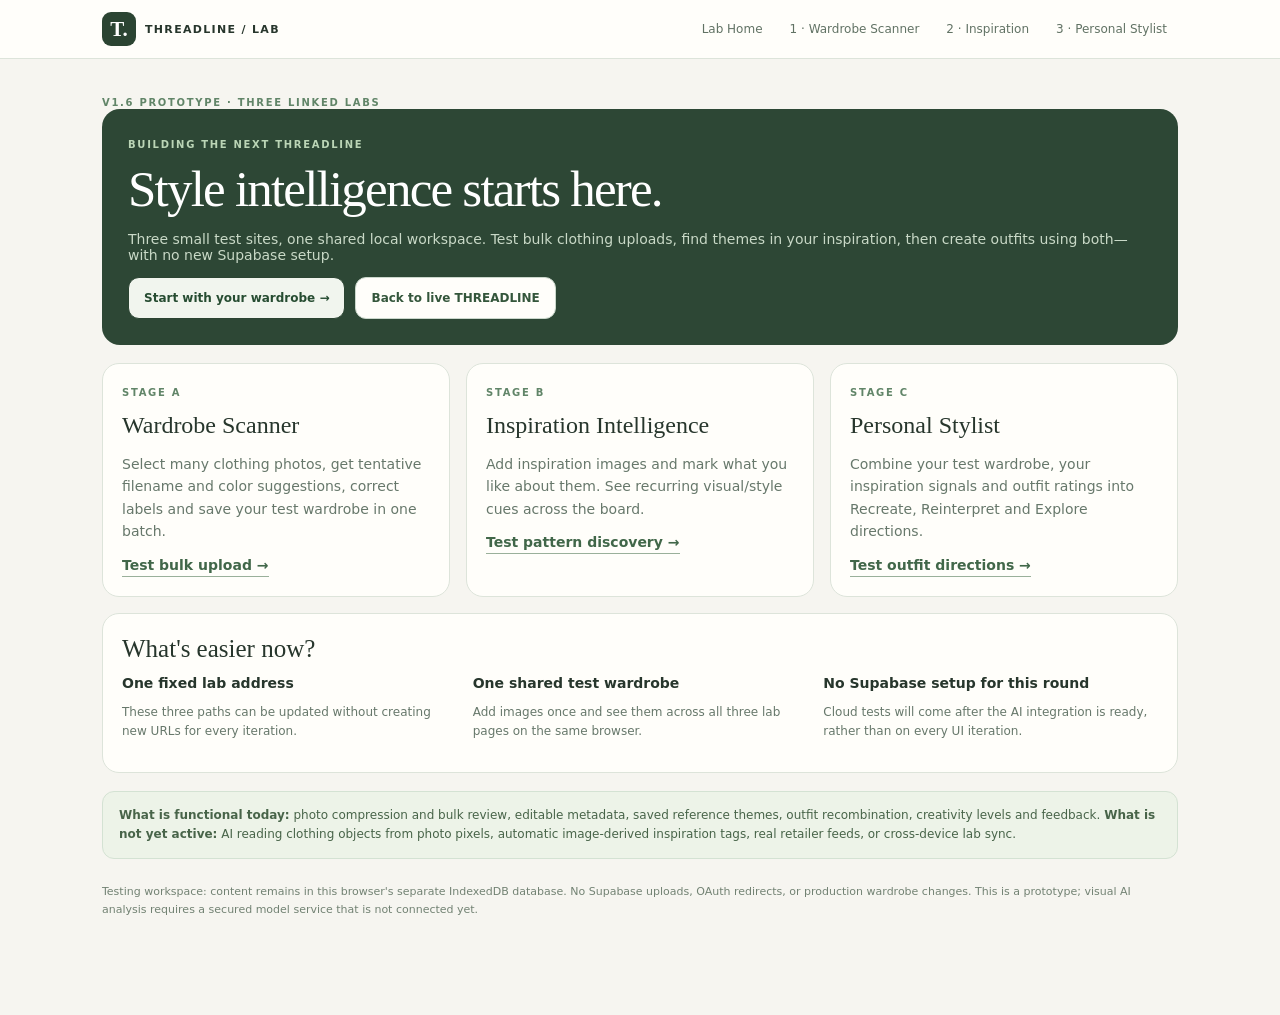
==== lab/v16/index.html @ 47d1f34c "Add THREADLINE V1.6 lab page: lab/v16/index.html" ====
<!doctype html>
<html lang="en"><head><meta charset="utf-8"><meta name="viewport" content="width=device-width,initial-scale=1,viewport-fit=cover"><meta name="robots" content="noindex,nofollow"><meta name="theme-color" content="#f6f5f0"><meta name="description" content="Isolated THREADLINE V1.6 style intelligence prototypes"><title>V1.6 Test Hub · THREADLINE Lab</title><link rel="stylesheet" href="assets/lab.css"></head>
<body><header class="app-header"><div class="navwrap"><a class="brand" href=""><span class="brand-mark">T.</span> THREADLINE / LAB</a><nav class="navigation" aria-label="Testing pages"><a data-lab-nav="home" href="">Lab Home</a><a data-lab-nav="wardrobe" href="wardrobe/">1 · Wardrobe Scanner</a><a data-lab-nav="inspiration" href="inspiration/">2 · Inspiration</a><a data-lab-nav="stylist" href="stylist/">3 · Personal Stylist</a></nav></div></header>
<main class="wrapper"><span class="eyebrow">V1.6 PROTOTYPE · THREE LINKED LABS</span><section class="theme-hero"><span class="eyebrow">BUILDING THE NEXT THREADLINE</span><h1 class="title" style="color:white">Style intelligence starts here.</h1><p>Three small test sites, one shared local workspace. Test bulk clothing uploads, find themes in your inspiration, then create outfits using both—with no new Supabase setup.</p><div class="row"><a class="button" style="background:#f1f5ee;color:#264c31" href="wardrobe/">Start with your wardrobe →</a><a class="button-outline" href="../../">Back to live THREADLINE</a></div></section><div class="grid">
<article class="card"><span class="eyebrow">STAGE A</span><h3>Wardrobe Scanner</h3><p>Select many clothing photos, get tentative filename and color suggestions, correct labels and save your test wardrobe in one batch.</p><a class="link" href="wardrobe/">Test bulk upload →</a></article>
<article class="card"><span class="eyebrow">STAGE B</span><h3>Inspiration Intelligence</h3><p>Add inspiration images and mark what you like about them. See recurring visual/style cues across the board.</p><a class="link" href="inspiration/">Test pattern discovery →</a></article>
<article class="card"><span class="eyebrow">STAGE C</span><h3>Personal Stylist</h3><p>Combine your test wardrobe, your inspiration signals and outfit ratings into Recreate, Reinterpret and Explore directions.</p><a class="link" href="stylist/">Test outfit directions →</a></article></div>
<div class="panel" style="margin-top:16px"><h2>What's easier now?</h2><div class="grid"><div><strong>One fixed lab address</strong><p class="small">These three paths can be updated without creating new URLs for every iteration.</p></div><div><strong>One shared test wardrobe</strong><p class="small">Add images once and see them across all three lab pages on the same browser.</p></div><div><strong>No Supabase setup for this round</strong><p class="small">Cloud tests will come after the AI integration is ready, rather than on every UI iteration.</p></div></div></div>
<div class="notice" style="margin-top:18px"><strong>What is functional today:</strong> photo compression and bulk review, editable metadata, saved reference themes, outfit recombination, creativity levels and feedback. <strong>What is not yet active:</strong> AI reading clothing objects from photo pixels, automatic image-derived inspiration tags, real retailer feeds, or cross-device lab sync.</div><div id="status" role="status" aria-live="polite"></div><p class="footnote">Testing workspace: content remains in this browser's separate IndexedDB database. No Supabase uploads, OAuth redirects, or production wardrobe changes. This is a prototype; visual AI analysis requires a secured model service that is not connected yet.</p></main></body></html>
---- lab/v16/assets/lab.css ----
:root{--bg:#f6f5f0;--paper:#fffefa;--ink:#27362c;--muted:#67786b;--border:#dde4da;--sage:#557b60;--pale:#e7eee4;--rust:#ad644d}*{box-sizing:border-box}html{scroll-behavior:smooth}body{font-family:Inter,ui-sans-serif,system-ui,-apple-system,sans-serif;background:var(--bg);color:var(--ink);margin:0;min-height:100vh;font-size:14px}button,input,select,textarea{font:inherit}button{cursor:pointer}button:disabled{cursor:wait;opacity:.58}a{color:inherit}.app-header{background:var(--paper);border-bottom:1px solid var(--border);position:sticky;top:0;z-index:20}.navwrap{max-width:1120px;margin:auto;padding:12px 22px;display:flex;align-items:center;gap:20px;justify-content:space-between;flex-wrap:wrap}.brand{text-decoration:none;display:flex;align-items:center;gap:9px;font-size:11px;letter-spacing:.12em;font-weight:900}.brand-mark{display:grid;place-items:center;background:#2b4432;border-radius:9px;width:34px;height:34px;color:#fff;font:bold 21px Georgia,serif;letter-spacing:0}.navigation{display:flex;flex-wrap:wrap;gap:5px}.navigation a{font-size:12px;text-decoration:none;padding:9px 11px;border-radius:9px;color:#617264}.navigation a[aria-current=page],.navigation a:hover{background:var(--pale);color:#284b32;font-weight:700}.wrapper{max-width:1120px;margin:0 auto;padding:34px 22px 72px}.eyebrow{font-size:10px;letter-spacing:.17em;color:#618568;text-transform:uppercase;font-weight:850}.title{font:normal clamp(30px,4.5vw,51px)/1.08 Georgia,serif;letter-spacing:-.035em;margin:11px 0 12px}.intro{color:var(--muted);line-height:1.7;max-width:720px;margin:0 0 24px}.grid{display:grid;grid-template-columns:repeat(3,minmax(0,1fr));gap:16px}.split{display:grid;grid-template-columns:1.2fr .8fr;gap:18px}.panel,.card{background:var(--paper);border:1px solid var(--border);border-radius:17px;padding:19px;min-width:0}.panel h2{font:normal 25px Georgia,serif;margin:2px 0 12px}.card h3{font:normal 24px Georgia,serif;margin:13px 0 8px}.card p,.panel p{line-height:1.6;color:var(--muted)}.card a.link{display:inline-flex;align-items:center;text-decoration:none;color:#416749;font-weight:800;border-bottom:1px solid #9ab09a;padding-bottom:3px}.small{font-size:12px;color:var(--muted);line-height:1.6}.notice{border:1px solid #d4e2d3;background:#edf3e8;padding:14px 16px;border-radius:12px;color:#486449;font-size:12px;line-height:1.6;margin-bottom:19px}.danger{border-color:#ecd9d2;background:#fff3ed;color:#99513b}.status{margin:15px 0;font-size:12px;padding:11px;border-radius:10px}.status:empty{display:none}.status.good{background:#eaf1e7;color:#416849}.status.bad{background:#ffede7;color:#a64f36}.button,.button-outline{display:inline-flex;justify-content:center;align-items:center;gap:7px;background:#2b4432;color:#fff;padding:11px 15px;border:1px solid #2b4432;border-radius:11px;font-size:12px;text-decoration:none;font-weight:800;min-height:42px}.button:hover{background:#405e46}.button-outline{color:#34563b;background:#fffefa;border-color:#cbd8cc}.button-outline:hover{background:#edf4ec}.button-quiet{color:#8f483c;background:none;border:0;font-size:12px;padding:8px}.row{display:flex;gap:10px;align-items:center;flex-wrap:wrap}.between{justify-content:space-between}.field{display:flex;flex-direction:column;gap:6px;min-width:0}.field label{font-weight:750;font-size:11px}.field input,.field select,.field textarea{width:100%;min-width:0;border:1px solid #d6ded3;background:#fffefa;color:#2d3b30;border-radius:10px;padding:11px 12px;font-size:13px;outline:0}.field :focus{border-color:#829d87;box-shadow:0 0 0 3px #e0eadd}.field textarea{min-height:73px;resize:vertical}.field-grid{display:grid;grid-template-columns:repeat(2,minmax(0,1fr));gap:12px}.filezone{border:2px dashed #baccba;border-radius:14px;background:#f1f5ef;text-align:center;padding:26px 15px}.filezone input{max-width:100%;margin:12px auto}.filezone strong{display:block;font:normal 22px Georgia,serif}.filezone p{font-size:12px;margin-bottom:0}.stack{display:flex;flex-direction:column;gap:13px}.review-grid{display:grid;grid-template-columns:repeat(auto-fill,minmax(305px,1fr));gap:13px}.review-item{border:1px solid var(--border);background:var(--paper);border-radius:14px;padding:13px}.review-top{display:flex;gap:12px;align-items:start;margin-bottom:12px}.thumb{width:108px;height:126px;border-radius:9px;object-fit:contain;background:#e9ece6;flex-shrink:0}.thumb-mini{width:65px;height:80px;border-radius:8px;object-fit:contain;background:#e9ece6}.pill{padding:6px 10px;font-size:11px;border-radius:50px;background:#edf0ea;color:#536955;display:inline-flex;gap:4px;align-items:center;border:1px solid transparent}.pill.active{background:#d6e7d5;color:#345b3f;border-color:#93b294}.tagset{display:flex;flex-wrap:wrap;gap:5px}.tagset button{padding:7px 9px;border:1px solid #dbe5db;border-radius:20px;color:#526955;background:#fffefa;font-size:11px}.tagset button.active{background:#dcead9;border-color:#8eae94;color:#294c31;font-weight:750}.muted-rule{border:0;border-top:1px solid var(--border);margin:18px 0}.progress{font-size:12px;color:#536e56}.bar{height:8px;background:#e3e9df;border-radius:20px;overflow:hidden}.bar>div{height:100%;background:#7a9a80}.preview-photos{display:grid;grid-template-columns:repeat(3,1fr);gap:5px;margin-bottom:12px}.preview-photos>div{background:#e9eee5;border-radius:9px;min-height:120px;display:grid;place-items:center;overflow:hidden}.preview-photos img{width:100%;height:170px;object-fit:contain}.summary{padding:11px;background:#eef3e9;border-radius:10px;font-size:12px;color:#48664b}.select-wide{min-width:180px}.archive{max-height:580px;overflow:auto}.outfit{border:1px solid #dce6dc;border-radius:14px;padding:15px;background:#fffefa}.outfit h3{font:normal 23px Georgia,serif;margin:5px 0}.outfit p{font-size:12px;color:#677b6b;line-height:1.7}.outfit img{max-height:160px}.outfit .outfit-pieces{display:grid;grid-template-columns:repeat(4,minmax(0,1fr));gap:8px}.outfit .piece{text-align:center;min-width:0}.outfit .piece img{width:100%;height:120px;object-fit:contain;border-radius:9px;background:#f1f2ee}.outfit .piece .placeholder{height:120px;background:#e5ede4;display:grid;place-items:center;border-radius:9px;font-size:11px;color:#526f58}.outfit .piece span{display:block;font-size:10px;color:#647265;margin-top:6px;overflow-wrap:anywhere}.footnote{font-size:11px;color:#728273;margin:24px 0;line-height:1.6}.signal{display:flex;justify-content:space-between;align-items:center;gap:8px;margin-bottom:11px}.signal span{font-size:12px}.radio-pills{display:flex;gap:7px;flex-wrap:wrap}.radio-pills button{background:#fffefa;border:1px solid #d7e1d6;border-radius:9px;padding:11px 13px;font-size:12px}.radio-pills button.active{background:#355640;color:white;border-color:#355640}.empty{text-align:center;padding:30px;color:#728274;border:1px dashed #ccd8ca;border-radius:13px}.theme-hero{background:#2d4735;border-radius:18px;padding:26px;color:#f5f7ef;margin-bottom:18px}.theme-hero p{color:#c9d9c7}.theme-hero .eyebrow{color:#bbd5b6}.page-links{display:flex;gap:10px;flex-wrap:wrap}@media(max-width:850px){.grid,.split{grid-template-columns:1fr 1fr}.grid .card:last-child{grid-column:1/-1}.outfit .piece img,.outfit .piece .placeholder{height:90px}}@media(max-width:640px){.wrapper{padding:21px 14px 52px}.navwrap{padding:11px 14px;gap:11px}.navigation{width:100%;overflow-x:auto;flex-wrap:nowrap}.navigation a{white-space:nowrap;padding:8px 9px}.grid,.split,.field-grid{grid-template-columns:1fr}.grid .card:last-child{grid-column:auto}.review-grid{grid-template-columns:1fr}.review-top{align-items:center}.thumb{width:95px;height:111px}.preview-photos img{height:120px}.outfit .piece img,.outfit .piece .placeholder{height:85px}.outfit .piece span{font-size:9px}}
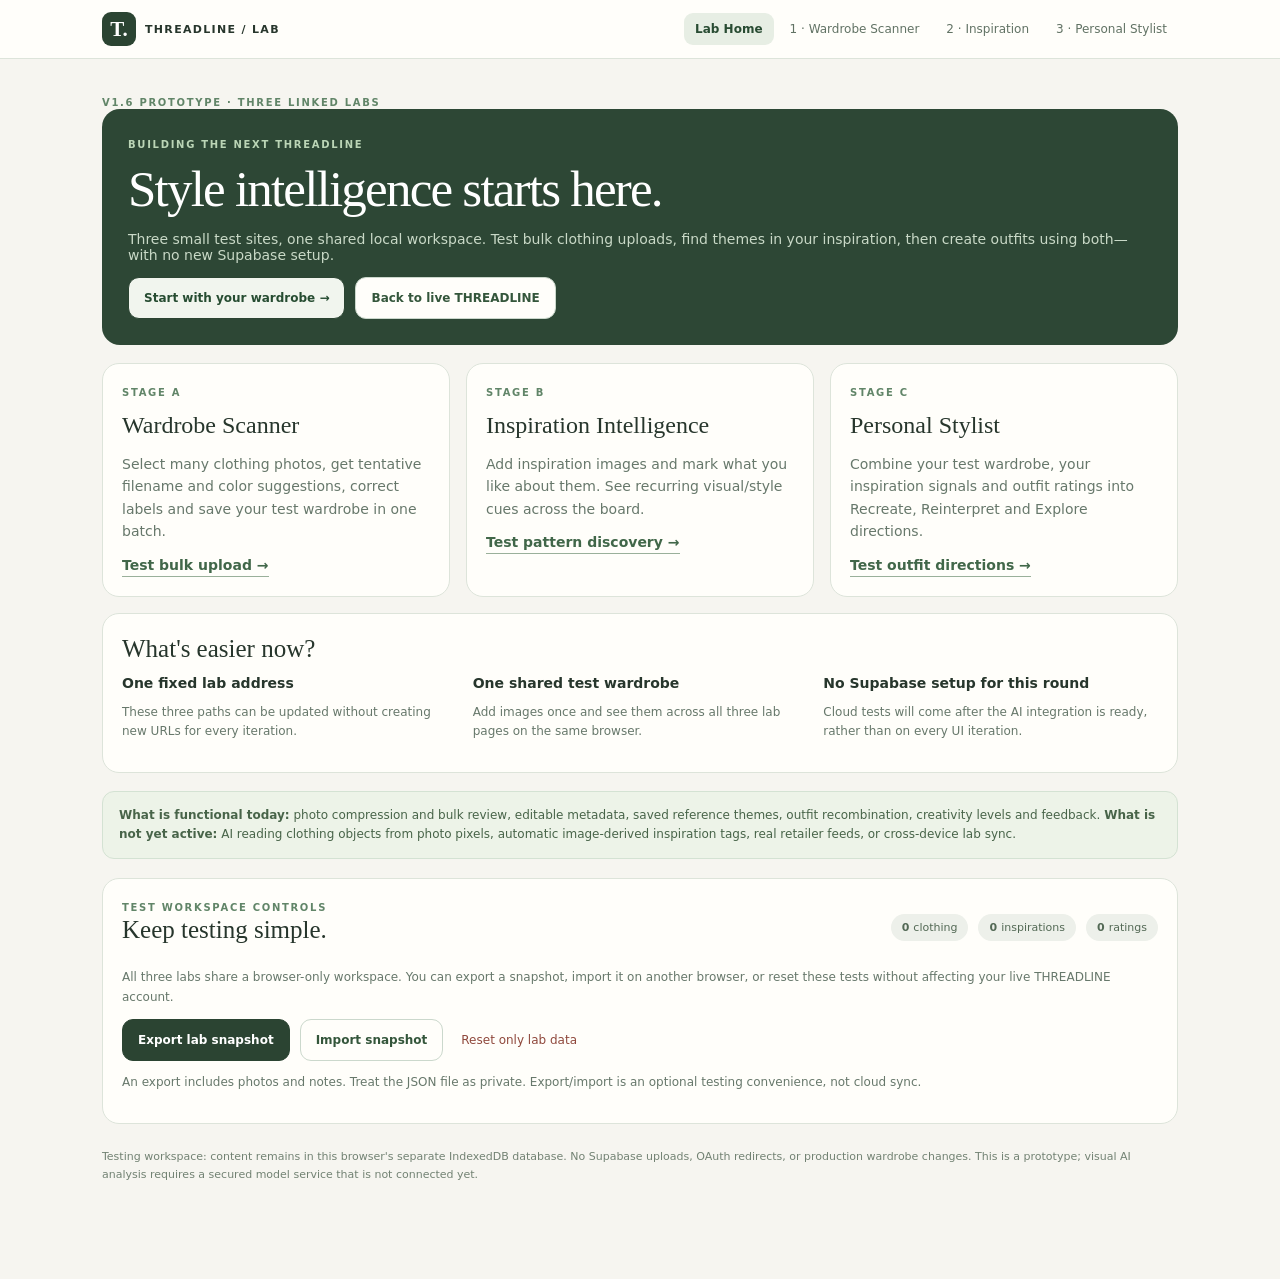
==== commit a7fa201b: "Add reusable lab controls for test snapshots and workspace reset" ====
--- a/lab/v16/index.html
+++ b/lab/v16/index.html
@@ -6,4 +6,4 @@
 <article class="card"><span class="eyebrow">STAGE B</span><h3>Inspiration Intelligence</h3><p>Add inspiration images and mark what you like about them. See recurring visual/style cues across the board.</p><a class="link" href="inspiration/">Test pattern discovery →</a></article>
 <article class="card"><span class="eyebrow">STAGE C</span><h3>Personal Stylist</h3><p>Combine your test wardrobe, your inspiration signals and outfit ratings into Recreate, Reinterpret and Explore directions.</p><a class="link" href="stylist/">Test outfit directions →</a></article></div>
 <div class="panel" style="margin-top:16px"><h2>What's easier now?</h2><div class="grid"><div><strong>One fixed lab address</strong><p class="small">These three paths can be updated without creating new URLs for every iteration.</p></div><div><strong>One shared test wardrobe</strong><p class="small">Add images once and see them across all three lab pages on the same browser.</p></div><div><strong>No Supabase setup for this round</strong><p class="small">Cloud tests will come after the AI integration is ready, rather than on every UI iteration.</p></div></div></div>
-<div class="notice" style="margin-top:18px"><strong>What is functional today:</strong> photo compression and bulk review, editable metadata, saved reference themes, outfit recombination, creativity levels and feedback. <strong>What is not yet active:</strong> AI reading clothing objects from photo pixels, automatic image-derived inspiration tags, real retailer feeds, or cross-device lab sync.</div><div id="status" role="status" aria-live="polite"></div><p class="footnote">Testing workspace: content remains in this browser's separate IndexedDB database. No Supabase uploads, OAuth redirects, or production wardrobe changes. This is a prototype; visual AI analysis requires a secured model service that is not connected yet.</p></main></body></html>+<div class="notice" style="margin-top:18px"><strong>What is functional today:</strong> photo compression and bulk review, editable metadata, saved reference themes, outfit recombination, creativity levels and feedback. <strong>What is not yet active:</strong> AI reading clothing objects from photo pixels, automatic image-derived inspiration tags, real retailer feeds, or cross-device lab sync.</div><section class="panel" style="margin-top:18px"><div class="row between"><div><span class="eyebrow">TEST WORKSPACE CONTROLS</span><h2>Keep testing simple.</h2></div><div class="row"><span class="pill"><strong id="count-items">0</strong> clothing</span><span class="pill"><strong id="count-insp">0</strong> inspirations</span><span class="pill"><strong id="count-rated">0</strong> ratings</span></div></div><p class="small">All three labs share a browser-only workspace. You can export a snapshot, import it on another browser, or reset these tests without affecting your live THREADLINE account.</p><div class="row"><button class="button" id="export-lab">Export lab snapshot</button><label class="button-outline" for="import-lab" style="cursor:pointer">Import snapshot<input type="file" id="import-lab" accept="application/json" style="display:none"></label><button class="button-quiet" id="clear-lab">Reset only lab data</button></div><p class="small">An export includes photos and notes. Treat the JSON file as private. Export/import is an optional testing convenience, not cloud sync.</p></section><div id="status" role="status" aria-live="polite"></div><p class="footnote">Testing workspace: content remains in this browser's separate IndexedDB database. No Supabase uploads, OAuth redirects, or production wardrobe changes. This is a prototype; visual AI analysis requires a secured model service that is not connected yet.</p></main><script type="module" src="assets/hub.js"></script></body></html>
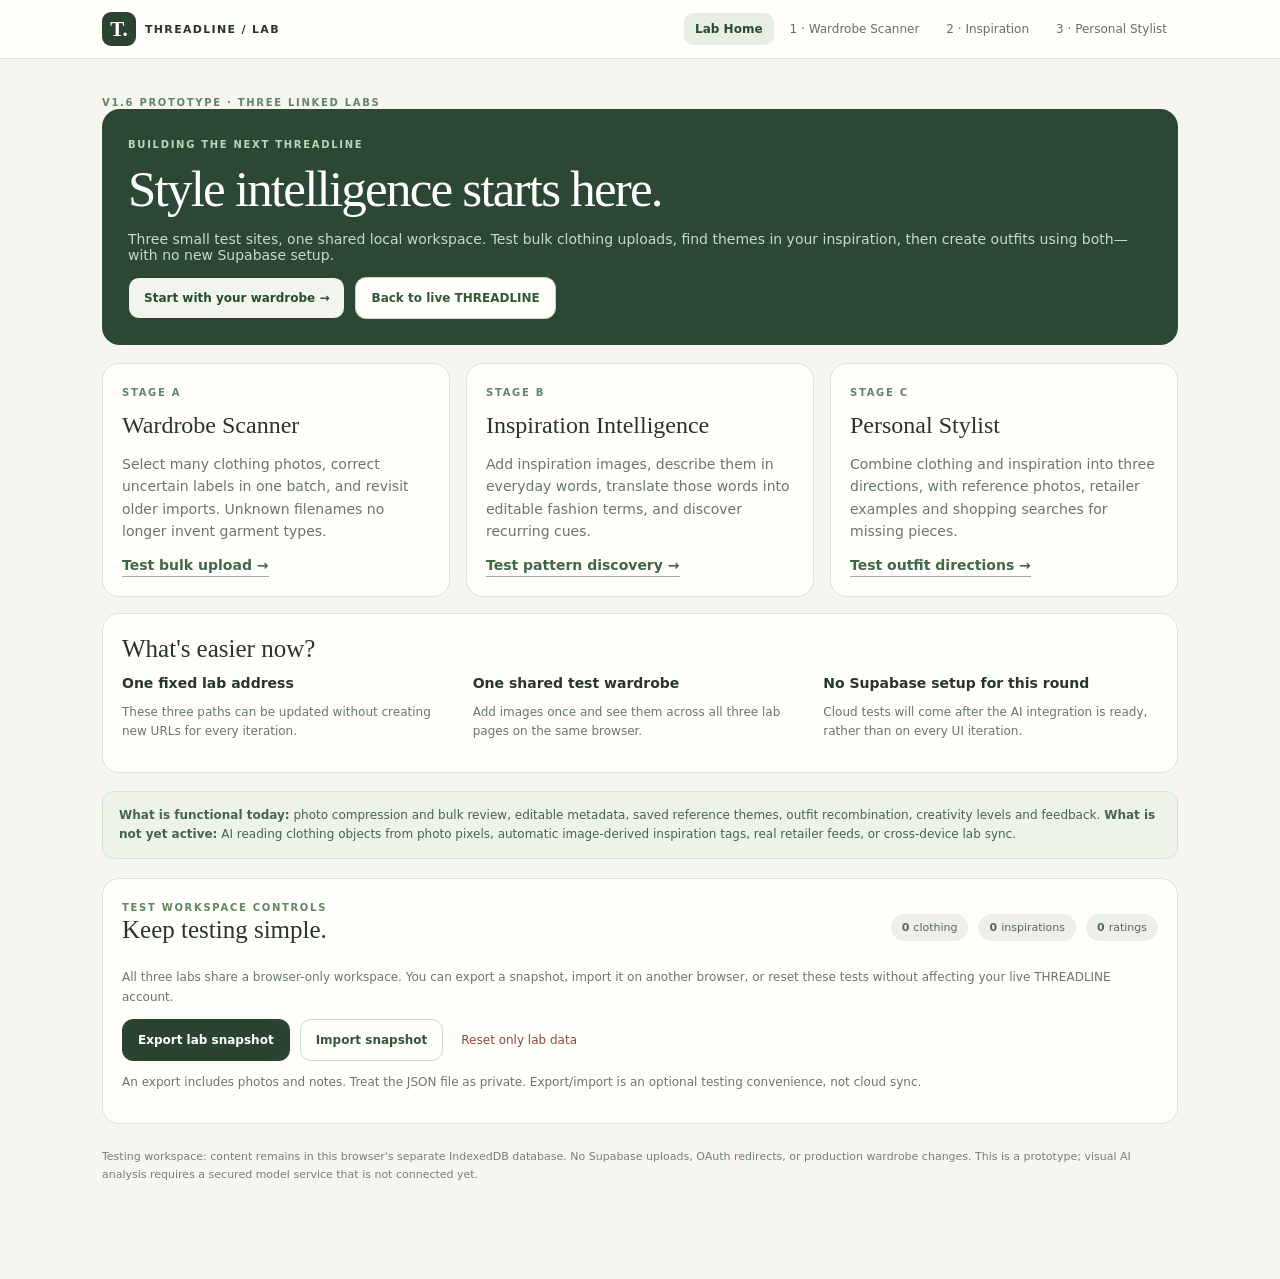
==== commit 424b0ec0: "Refresh V1.6 lab hub cards for better image review and styling references" ====
--- a/lab/v16/index.html
+++ b/lab/v16/index.html
@@ -2,8 +2,8 @@
 <html lang="en"><head><meta charset="utf-8"><meta name="viewport" content="width=device-width,initial-scale=1,viewport-fit=cover"><meta name="robots" content="noindex,nofollow"><meta name="theme-color" content="#f6f5f0"><meta name="description" content="Isolated THREADLINE V1.6 style intelligence prototypes"><title>V1.6 Test Hub · THREADLINE Lab</title><link rel="stylesheet" href="assets/lab.css"></head>
 <body><header class="app-header"><div class="navwrap"><a class="brand" href=""><span class="brand-mark">T.</span> THREADLINE / LAB</a><nav class="navigation" aria-label="Testing pages"><a data-lab-nav="home" href="">Lab Home</a><a data-lab-nav="wardrobe" href="wardrobe/">1 · Wardrobe Scanner</a><a data-lab-nav="inspiration" href="inspiration/">2 · Inspiration</a><a data-lab-nav="stylist" href="stylist/">3 · Personal Stylist</a></nav></div></header>
 <main class="wrapper"><span class="eyebrow">V1.6 PROTOTYPE · THREE LINKED LABS</span><section class="theme-hero"><span class="eyebrow">BUILDING THE NEXT THREADLINE</span><h1 class="title" style="color:white">Style intelligence starts here.</h1><p>Three small test sites, one shared local workspace. Test bulk clothing uploads, find themes in your inspiration, then create outfits using both—with no new Supabase setup.</p><div class="row"><a class="button" style="background:#f1f5ee;color:#264c31" href="wardrobe/">Start with your wardrobe →</a><a class="button-outline" href="../../">Back to live THREADLINE</a></div></section><div class="grid">
-<article class="card"><span class="eyebrow">STAGE A</span><h3>Wardrobe Scanner</h3><p>Select many clothing photos, get tentative filename and color suggestions, correct labels and save your test wardrobe in one batch.</p><a class="link" href="wardrobe/">Test bulk upload →</a></article>
-<article class="card"><span class="eyebrow">STAGE B</span><h3>Inspiration Intelligence</h3><p>Add inspiration images and mark what you like about them. See recurring visual/style cues across the board.</p><a class="link" href="inspiration/">Test pattern discovery →</a></article>
-<article class="card"><span class="eyebrow">STAGE C</span><h3>Personal Stylist</h3><p>Combine your test wardrobe, your inspiration signals and outfit ratings into Recreate, Reinterpret and Explore directions.</p><a class="link" href="stylist/">Test outfit directions →</a></article></div>
+<article class="card"><span class="eyebrow">STAGE A</span><h3>Wardrobe Scanner</h3><p>Select many clothing photos, correct uncertain labels in one batch, and revisit older imports. Unknown filenames no longer invent garment types.</p><a class="link" href="wardrobe/">Test bulk upload →</a></article>
+<article class="card"><span class="eyebrow">STAGE B</span><h3>Inspiration Intelligence</h3><p>Add inspiration images, describe them in everyday words, translate those words into editable fashion terms, and discover recurring cues.</p><a class="link" href="inspiration/">Test pattern discovery →</a></article>
+<article class="card"><span class="eyebrow">STAGE C</span><h3>Personal Stylist</h3><p>Combine clothing and inspiration into three directions, with reference photos, retailer examples and shopping searches for missing pieces.</p><a class="link" href="stylist/">Test outfit directions →</a></article></div>
 <div class="panel" style="margin-top:16px"><h2>What's easier now?</h2><div class="grid"><div><strong>One fixed lab address</strong><p class="small">These three paths can be updated without creating new URLs for every iteration.</p></div><div><strong>One shared test wardrobe</strong><p class="small">Add images once and see them across all three lab pages on the same browser.</p></div><div><strong>No Supabase setup for this round</strong><p class="small">Cloud tests will come after the AI integration is ready, rather than on every UI iteration.</p></div></div></div>
 <div class="notice" style="margin-top:18px"><strong>What is functional today:</strong> photo compression and bulk review, editable metadata, saved reference themes, outfit recombination, creativity levels and feedback. <strong>What is not yet active:</strong> AI reading clothing objects from photo pixels, automatic image-derived inspiration tags, real retailer feeds, or cross-device lab sync.</div><section class="panel" style="margin-top:18px"><div class="row between"><div><span class="eyebrow">TEST WORKSPACE CONTROLS</span><h2>Keep testing simple.</h2></div><div class="row"><span class="pill"><strong id="count-items">0</strong> clothing</span><span class="pill"><strong id="count-insp">0</strong> inspirations</span><span class="pill"><strong id="count-rated">0</strong> ratings</span></div></div><p class="small">All three labs share a browser-only workspace. You can export a snapshot, import it on another browser, or reset these tests without affecting your live THREADLINE account.</p><div class="row"><button class="button" id="export-lab">Export lab snapshot</button><label class="button-outline" for="import-lab" style="cursor:pointer">Import snapshot<input type="file" id="import-lab" accept="application/json" style="display:none"></label><button class="button-quiet" id="clear-lab">Reset only lab data</button></div><p class="small">An export includes photos and notes. Treat the JSON file as private. Export/import is an optional testing convenience, not cloud sync.</p></section><div id="status" role="status" aria-live="polite"></div><p class="footnote">Testing workspace: content remains in this browser's separate IndexedDB database. No Supabase uploads, OAuth redirects, or production wardrobe changes. This is a prototype; visual AI analysis requires a secured model service that is not connected yet.</p></main><script type="module" src="assets/hub.js"></script></body></html>
--- a/lab/v16/assets/lab.css
+++ b/lab/v16/assets/lab.css
@@ -1 +1,18 @@
 :root{--bg:#f6f5f0;--paper:#fffefa;--ink:#27362c;--muted:#67786b;--border:#dde4da;--sage:#557b60;--pale:#e7eee4;--rust:#ad644d}*{box-sizing:border-box}html{scroll-behavior:smooth}body{font-family:Inter,ui-sans-serif,system-ui,-apple-system,sans-serif;background:var(--bg);color:var(--ink);margin:0;min-height:100vh;font-size:14px}button,input,select,textarea{font:inherit}button{cursor:pointer}button:disabled{cursor:wait;opacity:.58}a{color:inherit}.app-header{background:var(--paper);border-bottom:1px solid var(--border);position:sticky;top:0;z-index:20}.navwrap{max-width:1120px;margin:auto;padding:12px 22px;display:flex;align-items:center;gap:20px;justify-content:space-between;flex-wrap:wrap}.brand{text-decoration:none;display:flex;align-items:center;gap:9px;font-size:11px;letter-spacing:.12em;font-weight:900}.brand-mark{display:grid;place-items:center;background:#2b4432;border-radius:9px;width:34px;height:34px;color:#fff;font:bold 21px Georgia,serif;letter-spacing:0}.navigation{display:flex;flex-wrap:wrap;gap:5px}.navigation a{font-size:12px;text-decoration:none;padding:9px 11px;border-radius:9px;color:#617264}.navigation a[aria-current=page],.navigation a:hover{background:var(--pale);color:#284b32;font-weight:700}.wrapper{max-width:1120px;margin:0 auto;padding:34px 22px 72px}.eyebrow{font-size:10px;letter-spacing:.17em;color:#618568;text-transform:uppercase;font-weight:850}.title{font:normal clamp(30px,4.5vw,51px)/1.08 Georgia,serif;letter-spacing:-.035em;margin:11px 0 12px}.intro{color:var(--muted);line-height:1.7;max-width:720px;margin:0 0 24px}.grid{display:grid;grid-template-columns:repeat(3,minmax(0,1fr));gap:16px}.split{display:grid;grid-template-columns:1.2fr .8fr;gap:18px}.panel,.card{background:var(--paper);border:1px solid var(--border);border-radius:17px;padding:19px;min-width:0}.panel h2{font:normal 25px Georgia,serif;margin:2px 0 12px}.card h3{font:normal 24px Georgia,serif;margin:13px 0 8px}.card p,.panel p{line-height:1.6;color:var(--muted)}.card a.link{display:inline-flex;align-items:center;text-decoration:none;color:#416749;font-weight:800;border-bottom:1px solid #9ab09a;padding-bottom:3px}.small{font-size:12px;color:var(--muted);line-height:1.6}.notice{border:1px solid #d4e2d3;background:#edf3e8;padding:14px 16px;border-radius:12px;color:#486449;font-size:12px;line-height:1.6;margin-bottom:19px}.danger{border-color:#ecd9d2;background:#fff3ed;color:#99513b}.status{margin:15px 0;font-size:12px;padding:11px;border-radius:10px}.status:empty{display:none}.status.good{background:#eaf1e7;color:#416849}.status.bad{background:#ffede7;color:#a64f36}.button,.button-outline{display:inline-flex;justify-content:center;align-items:center;gap:7px;background:#2b4432;color:#fff;padding:11px 15px;border:1px solid #2b4432;border-radius:11px;font-size:12px;text-decoration:none;font-weight:800;min-height:42px}.button:hover{background:#405e46}.button-outline{color:#34563b;background:#fffefa;border-color:#cbd8cc}.button-outline:hover{background:#edf4ec}.button-quiet{color:#8f483c;background:none;border:0;font-size:12px;padding:8px}.row{display:flex;gap:10px;align-items:center;flex-wrap:wrap}.between{justify-content:space-between}.field{display:flex;flex-direction:column;gap:6px;min-width:0}.field label{font-weight:750;font-size:11px}.field input,.field select,.field textarea{width:100%;min-width:0;border:1px solid #d6ded3;background:#fffefa;color:#2d3b30;border-radius:10px;padding:11px 12px;font-size:13px;outline:0}.field :focus{border-color:#829d87;box-shadow:0 0 0 3px #e0eadd}.field textarea{min-height:73px;resize:vertical}.field-grid{display:grid;grid-template-columns:repeat(2,minmax(0,1fr));gap:12px}.filezone{border:2px dashed #baccba;border-radius:14px;background:#f1f5ef;text-align:center;padding:26px 15px}.filezone input{max-width:100%;margin:12px auto}.filezone strong{display:block;font:normal 22px Georgia,serif}.filezone p{font-size:12px;margin-bottom:0}.stack{display:flex;flex-direction:column;gap:13px}.review-grid{display:grid;grid-template-columns:repeat(auto-fill,minmax(305px,1fr));gap:13px}.review-item{border:1px solid var(--border);background:var(--paper);border-radius:14px;padding:13px}.review-top{display:flex;gap:12px;align-items:start;margin-bottom:12px}.thumb{width:108px;height:126px;border-radius:9px;object-fit:contain;background:#e9ece6;flex-shrink:0}.thumb-mini{width:65px;height:80px;border-radius:8px;object-fit:contain;background:#e9ece6}.pill{padding:6px 10px;font-size:11px;border-radius:50px;background:#edf0ea;color:#536955;display:inline-flex;gap:4px;align-items:center;border:1px solid transparent}.pill.active{background:#d6e7d5;color:#345b3f;border-color:#93b294}.tagset{display:flex;flex-wrap:wrap;gap:5px}.tagset button{padding:7px 9px;border:1px solid #dbe5db;border-radius:20px;color:#526955;background:#fffefa;font-size:11px}.tagset button.active{background:#dcead9;border-color:#8eae94;color:#294c31;font-weight:750}.muted-rule{border:0;border-top:1px solid var(--border);margin:18px 0}.progress{font-size:12px;color:#536e56}.bar{height:8px;background:#e3e9df;border-radius:20px;overflow:hidden}.bar>div{height:100%;background:#7a9a80}.preview-photos{display:grid;grid-template-columns:repeat(3,1fr);gap:5px;margin-bottom:12px}.preview-photos>div{background:#e9eee5;border-radius:9px;min-height:120px;display:grid;place-items:center;overflow:hidden}.preview-photos img{width:100%;height:170px;object-fit:contain}.summary{padding:11px;background:#eef3e9;border-radius:10px;font-size:12px;color:#48664b}.select-wide{min-width:180px}.archive{max-height:580px;overflow:auto}.outfit{border:1px solid #dce6dc;border-radius:14px;padding:15px;background:#fffefa}.outfit h3{font:normal 23px Georgia,serif;margin:5px 0}.outfit p{font-size:12px;color:#677b6b;line-height:1.7}.outfit img{max-height:160px}.outfit .outfit-pieces{display:grid;grid-template-columns:repeat(4,minmax(0,1fr));gap:8px}.outfit .piece{text-align:center;min-width:0}.outfit .piece img{width:100%;height:120px;object-fit:contain;border-radius:9px;background:#f1f2ee}.outfit .piece .placeholder{height:120px;background:#e5ede4;display:grid;place-items:center;border-radius:9px;font-size:11px;color:#526f58}.outfit .piece span{display:block;font-size:10px;color:#647265;margin-top:6px;overflow-wrap:anywhere}.footnote{font-size:11px;color:#728273;margin:24px 0;line-height:1.6}.signal{display:flex;justify-content:space-between;align-items:center;gap:8px;margin-bottom:11px}.signal span{font-size:12px}.radio-pills{display:flex;gap:7px;flex-wrap:wrap}.radio-pills button{background:#fffefa;border:1px solid #d7e1d6;border-radius:9px;padding:11px 13px;font-size:12px}.radio-pills button.active{background:#355640;color:white;border-color:#355640}.empty{text-align:center;padding:30px;color:#728274;border:1px dashed #ccd8ca;border-radius:13px}.theme-hero{background:#2d4735;border-radius:18px;padding:26px;color:#f5f7ef;margin-bottom:18px}.theme-hero p{color:#c9d9c7}.theme-hero .eyebrow{color:#bbd5b6}.page-links{display:flex;gap:10px;flex-wrap:wrap}@media(max-width:850px){.grid,.split{grid-template-columns:1fr 1fr}.grid .card:last-child{grid-column:1/-1}.outfit .piece img,.outfit .piece .placeholder{height:90px}}@media(max-width:640px){.wrapper{padding:21px 14px 52px}.navwrap{padding:11px 14px;gap:11px}.navigation{width:100%;overflow-x:auto;flex-wrap:nowrap}.navigation a{white-space:nowrap;padding:8px 9px}.grid,.split,.field-grid{grid-template-columns:1fr}.grid .card:last-child{grid-column:auto}.review-grid{grid-template-columns:1fr}.review-top{align-items:center}.thumb{width:95px;height:111px}.preview-photos img{height:120px}.outfit .piece img,.outfit .piece .placeholder{height:85px}.outfit .piece span{font-size:9px}}
+
+/* V1.6 Lab: reference images are illustrative catalog examples, not outfit renderings. */
+.inspo-reference{border:1px solid #d8e5d6;background:#f4f8f1;border-radius:12px;padding:11px;margin:12px 0;font-size:11px;color:#455b48}
+.inspo-reference-images{display:flex;gap:7px;margin:9px 0}
+.inspo-reference-images img{width:74px;height:94px;object-fit:cover;border-radius:8px;background:#e3ebe0}
+.retailer-note{font-size:9px!important;color:#758576!important;line-height:1.3}
+.retailer-section{border-top:1px solid var(--border);margin:12px 0;padding-top:13px;font-size:12px}
+.retailer-section>strong{display:block;margin-bottom:5px;color:#324b38}
+.retailer-grid{display:grid;grid-template-columns:repeat(2,minmax(0,1fr));gap:9px;margin:12px 0}
+.retailer-example{border:1px solid #dde5dc;border-radius:10px;padding:8px;display:flex;align-items:center;gap:8px;text-decoration:none;background:#fff;min-width:0}
+.retailer-example:hover{border-color:#93ae93;background:#f6faf4}
+.retailer-example img{width:47px;height:65px;object-fit:contain;border-radius:6px;background:#f4f4f1;flex:none}
+.retailer-example span{font-size:10px;line-height:1.4;overflow-wrap:anywhere}
+.retailer-example small{display:block;font-size:9px;margin-top:4px;color:#728072}
+.shopping-search{font-size:11px;line-height:1.8}
+.shopping-search a{color:#426a48;text-underline-offset:2px}
+@media(max-width:600px){.retailer-grid{grid-template-columns:1fr}.retailer-example img{height:50px}.inspo-reference-images img{width:60px;height:78px}}
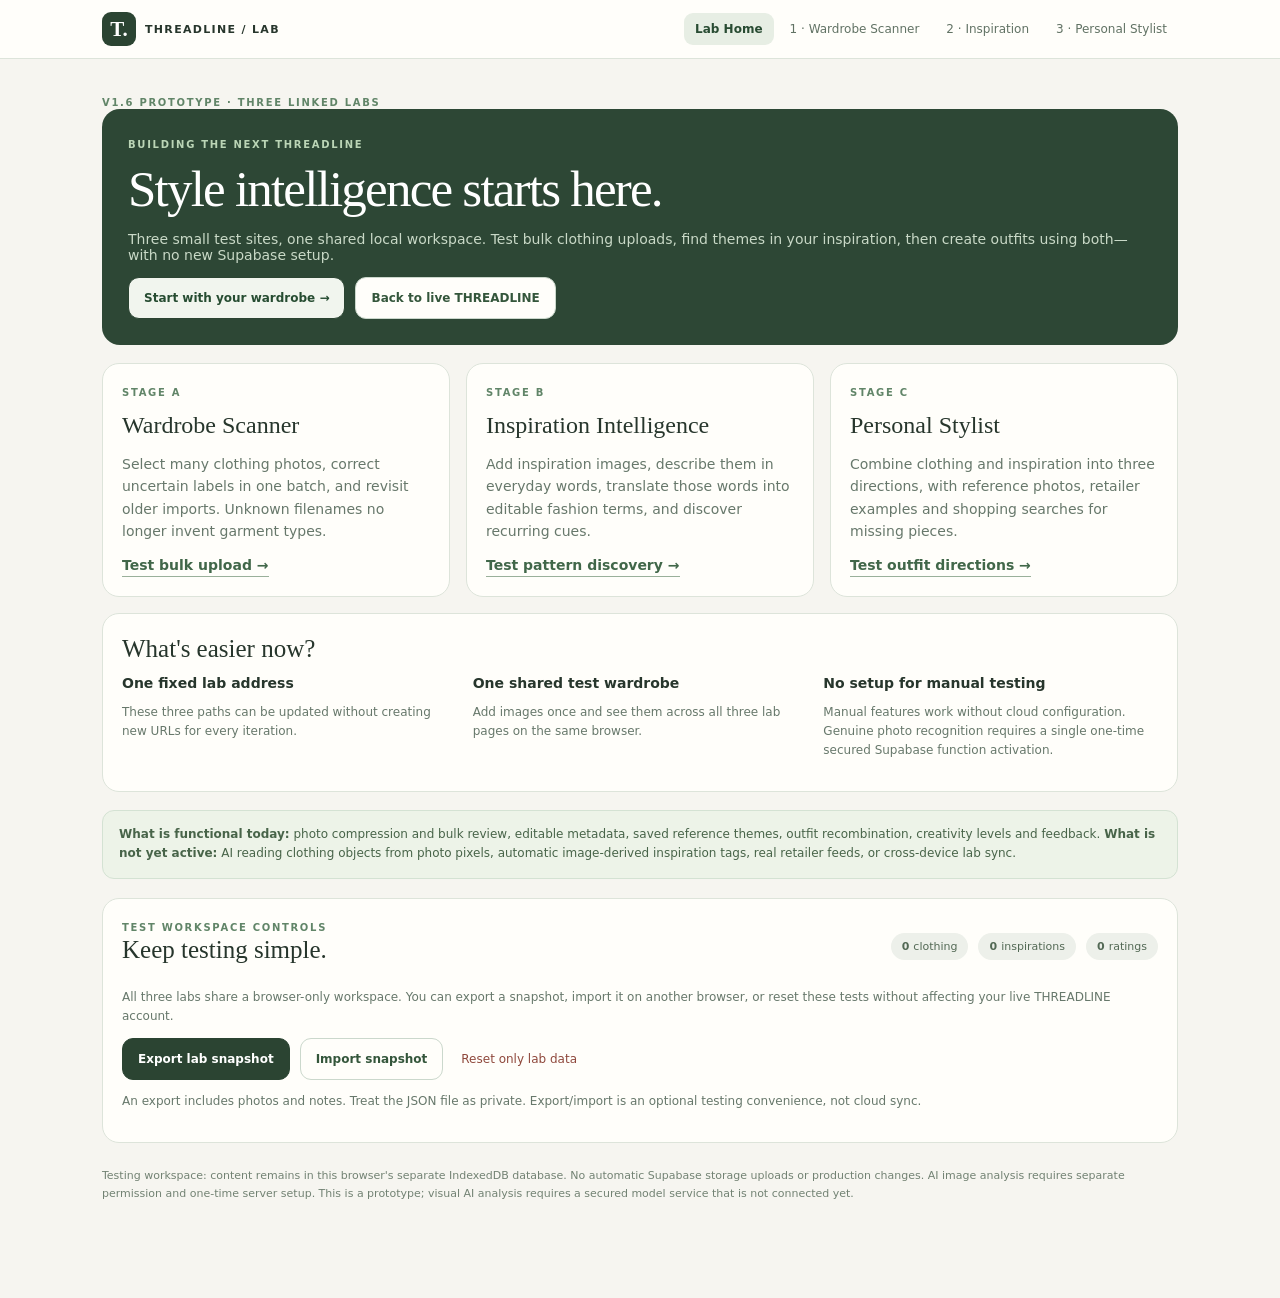
==== commit f89519e7: "Clarify one-time vision backend setup versus free local testing" ====
--- a/lab/v16/index.html
+++ b/lab/v16/index.html
@@ -5,5 +5,5 @@
 <article class="card"><span class="eyebrow">STAGE A</span><h3>Wardrobe Scanner</h3><p>Select many clothing photos, correct uncertain labels in one batch, and revisit older imports. Unknown filenames no longer invent garment types.</p><a class="link" href="wardrobe/">Test bulk upload →</a></article>
 <article class="card"><span class="eyebrow">STAGE B</span><h3>Inspiration Intelligence</h3><p>Add inspiration images, describe them in everyday words, translate those words into editable fashion terms, and discover recurring cues.</p><a class="link" href="inspiration/">Test pattern discovery →</a></article>
 <article class="card"><span class="eyebrow">STAGE C</span><h3>Personal Stylist</h3><p>Combine clothing and inspiration into three directions, with reference photos, retailer examples and shopping searches for missing pieces.</p><a class="link" href="stylist/">Test outfit directions →</a></article></div>
-<div class="panel" style="margin-top:16px"><h2>What's easier now?</h2><div class="grid"><div><strong>One fixed lab address</strong><p class="small">These three paths can be updated without creating new URLs for every iteration.</p></div><div><strong>One shared test wardrobe</strong><p class="small">Add images once and see them across all three lab pages on the same browser.</p></div><div><strong>No Supabase setup for this round</strong><p class="small">Cloud tests will come after the AI integration is ready, rather than on every UI iteration.</p></div></div></div>
-<div class="notice" style="margin-top:18px"><strong>What is functional today:</strong> photo compression and bulk review, editable metadata, saved reference themes, outfit recombination, creativity levels and feedback. <strong>What is not yet active:</strong> AI reading clothing objects from photo pixels, automatic image-derived inspiration tags, real retailer feeds, or cross-device lab sync.</div><section class="panel" style="margin-top:18px"><div class="row between"><div><span class="eyebrow">TEST WORKSPACE CONTROLS</span><h2>Keep testing simple.</h2></div><div class="row"><span class="pill"><strong id="count-items">0</strong> clothing</span><span class="pill"><strong id="count-insp">0</strong> inspirations</span><span class="pill"><strong id="count-rated">0</strong> ratings</span></div></div><p class="small">All three labs share a browser-only workspace. You can export a snapshot, import it on another browser, or reset these tests without affecting your live THREADLINE account.</p><div class="row"><button class="button" id="export-lab">Export lab snapshot</button><label class="button-outline" for="import-lab" style="cursor:pointer">Import snapshot<input type="file" id="import-lab" accept="application/json" style="display:none"></label><button class="button-quiet" id="clear-lab">Reset only lab data</button></div><p class="small">An export includes photos and notes. Treat the JSON file as private. Export/import is an optional testing convenience, not cloud sync.</p></section><div id="status" role="status" aria-live="polite"></div><p class="footnote">Testing workspace: content remains in this browser's separate IndexedDB database. No Supabase uploads, OAuth redirects, or production wardrobe changes. This is a prototype; visual AI analysis requires a secured model service that is not connected yet.</p></main><script type="module" src="assets/hub.js"></script></body></html>+<div class="panel" style="margin-top:16px"><h2>What's easier now?</h2><div class="grid"><div><strong>One fixed lab address</strong><p class="small">These three paths can be updated without creating new URLs for every iteration.</p></div><div><strong>One shared test wardrobe</strong><p class="small">Add images once and see them across all three lab pages on the same browser.</p></div><div><strong>No setup for manual testing</strong><p class="small">Manual features work without cloud configuration. Genuine photo recognition requires a single one-time secured Supabase function activation.</p></div></div></div>
+<div class="notice" style="margin-top:18px"><strong>What is functional today:</strong> photo compression and bulk review, editable metadata, saved reference themes, outfit recombination, creativity levels and feedback. <strong>What is not yet active:</strong> AI reading clothing objects from photo pixels, automatic image-derived inspiration tags, real retailer feeds, or cross-device lab sync.</div><section class="panel" style="margin-top:18px"><div class="row between"><div><span class="eyebrow">TEST WORKSPACE CONTROLS</span><h2>Keep testing simple.</h2></div><div class="row"><span class="pill"><strong id="count-items">0</strong> clothing</span><span class="pill"><strong id="count-insp">0</strong> inspirations</span><span class="pill"><strong id="count-rated">0</strong> ratings</span></div></div><p class="small">All three labs share a browser-only workspace. You can export a snapshot, import it on another browser, or reset these tests without affecting your live THREADLINE account.</p><div class="row"><button class="button" id="export-lab">Export lab snapshot</button><label class="button-outline" for="import-lab" style="cursor:pointer">Import snapshot<input type="file" id="import-lab" accept="application/json" style="display:none"></label><button class="button-quiet" id="clear-lab">Reset only lab data</button></div><p class="small">An export includes photos and notes. Treat the JSON file as private. Export/import is an optional testing convenience, not cloud sync.</p></section><div id="status" role="status" aria-live="polite"></div><p class="footnote">Testing workspace: content remains in this browser's separate IndexedDB database. No automatic Supabase storage uploads or production changes. AI image analysis requires separate permission and one-time server setup. This is a prototype; visual AI analysis requires a secured model service that is not connected yet.</p></main><script type="module" src="assets/hub.js"></script></body></html>
--- a/lab/v16/assets/lab.css
+++ b/lab/v16/assets/lab.css
@@ -16,3 +16,36 @@
 .shopping-search{font-size:11px;line-height:1.8}
 .shopping-search a{color:#426a48;text-underline-offset:2px}
 @media(max-width:600px){.retailer-grid{grid-template-columns:1fr}.retailer-example img{height:50px}.inspo-reference-images img{width:60px;height:78px}}
+
+/* Optional device camera. Keep hidden until explicit user permission. */
+[hidden]{display:none!important}
+.camera-stage{border:1px solid #d5e0d1;background:#1b2820;border-radius:15px;padding:12px;margin-bottom:14px}
+.camera-stage video{display:block;max-width:100%;width:100%;max-height:340px;object-fit:contain;border-radius:10px;background:#15231a}
+.camera-stage .button-outline{background:#f6f7f3}
+.piece-role{display:block;font-size:9px;letter-spacing:.1em;color:#45684c;font-weight:900;margin-bottom:6px;background:#e7efe4;padding:4px 7px;border-radius:7px}
+.outfit .piece{padding:3px;border:1px solid #e9ede6;border-radius:10px;min-width:0}
+
+/* More forgiving media presentation: third-party retailer image links often expire. */
+.image-fallback-shell{position:relative;display:flex;align-items:center;justify-content:center;overflow:hidden;background:#edf1e9;border-radius:9px;min-width:0;flex:none}
+.image-fallback-shell img{display:block;width:100%;height:100%;object-fit:contain}
+.outfit .piece .image-fallback-shell{height:125px;width:100%}
+.inspo-reference-images .image-fallback-shell{height:94px;width:76px}
+.retailer-example .image-fallback-shell{width:51px;height:67px}
+.photo-unavailable{height:100%;width:100%;background:#e5ede4;display:flex;flex-direction:column;align-items:center;justify-content:center;gap:3px;text-align:center;padding:5px;color:#4d6953}
+.photo-unavailable>span{font-size:25px}
+.photo-unavailable small{font-size:9px;line-height:1.25;color:#56705d}
+.retailer-example .photo-unavailable small{font-size:8px}
+.retailer-example .image-fallback-shell img{width:100%;height:100%}
+.inspo-reference-images .image-fallback-shell img{width:100%;height:100%;object-fit:cover}
+.review-quickbar{margin:9px 0 12px;padding:10px;background:#f3f6f0;border-radius:10px;display:grid;gap:8px}
+.review-quickbar label{font-size:12px;font-weight:700;display:flex;align-items:center;gap:7px}
+.review-quickbar input[type=checkbox]{accent-color:#365e43;width:17px;height:17px}
+.review-quickbar .tagset button{padding:7px 9px}
+.batch-tools select{min-width:150px;padding:10px;border:1px solid #d6ded3;border-radius:10px;color:#334f3a;background:#fffefa;max-width:100%}
+.analysis-result{background:#eff4ed;border:1px solid #d5e4d1;color:#324f3b;border-radius:12px;margin:11px 0;padding:13px;font-size:12px;line-height:1.6}
+.analysis-result p{margin:8px 0;color:#526c57}
+.analysis-result ul{margin:6px 0;padding-left:19px;color:#526c57}
+.analysis-result li{margin:4px 0}
+@media(max-width:640px){.outfit .piece .image-fallback-shell{height:92px}.inspo-reference-images .image-fallback-shell{height:78px;width:61px}.batch-tools .row{align-items:stretch}.batch-tools .button,.batch-tools .button-outline{min-height:40px}}
+
+.outfit .piece .image-fallback-shell img{width:100%;height:100%;object-fit:contain}
